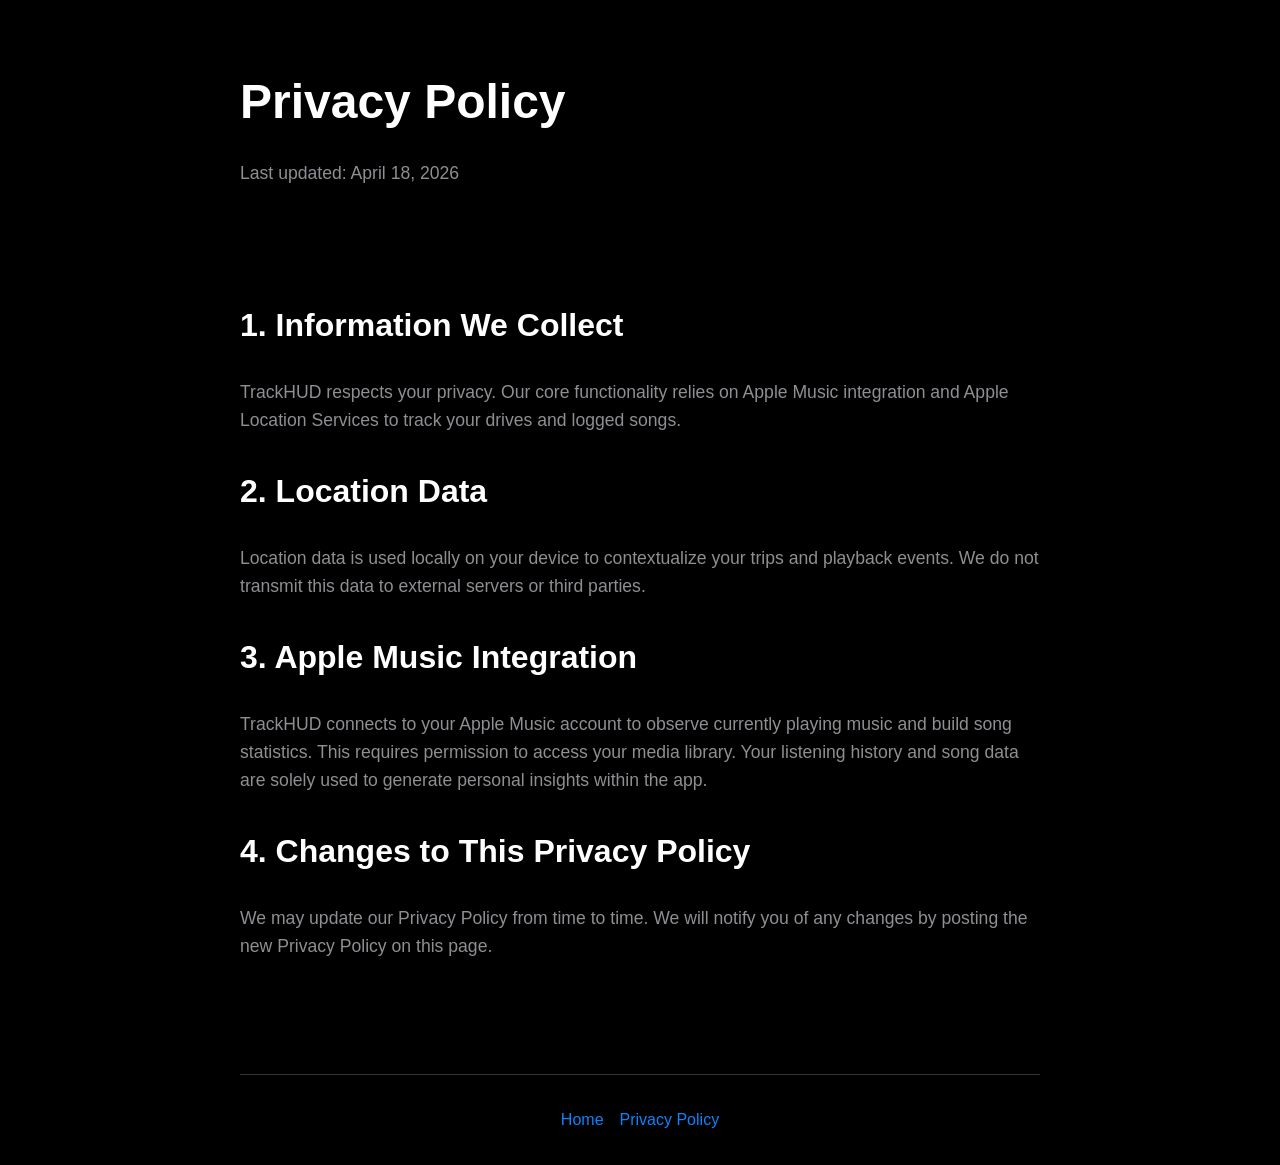
==== privacy.html @ 39982443 "Initial website commit" ====
<!DOCTYPE html>
<html lang="en">
<head>
    <meta charset="UTF-8">
    <meta name="viewport" content="width=device-width, initial-scale=1.0">
    <title>Privacy Policy - TrackHUD</title>
    <link rel="stylesheet" href="styles.css">
</head>
<body>
    <header>
        <h1>Privacy Policy</h1>
        <p>Last updated: April 18, 2026</p>
    </header>

    <main>
        <section>
            <h2>1. Information We Collect</h2>
            <p>TrackHUD respects your privacy. Our core functionality relies on Apple Music integration and Apple Location Services to track your drives and logged songs.</p>
            
            <h2>2. Location Data</h2>
            <p>Location data is used locally on your device to contextualize your trips and playback events. We do not transmit this data to external servers or third parties.</p>

            <h2>3. Apple Music Integration</h2>
            <p>TrackHUD connects to your Apple Music account to observe currently playing music and build song statistics. This requires permission to access your media library. Your listening history and song data are solely used to generate personal insights within the app.</p>

            <h2>4. Changes to This Privacy Policy</h2>
            <p>We may update our Privacy Policy from time to time. We will notify you of any changes by posting the new Privacy Policy on this page.</p>

        </section>
    </main>

    <footer>
        <nav>
            <a href="index.html">Home</a>
            <a href="privacy.html">Privacy Policy</a>
        </nav>
    </footer>
</body>
</html>
---- styles.css ----
:root {
    --accent-color: #0A84FF; /* iOS standard dark mode blue */
    --bg-color: #000000;
    --card-bg: #1C1C1E;
    --text-primary: #FFFFFF;
    --text-secondary: #8E8E93;
}

body {
    margin: 0;
    font-family: -apple-system, BlinkMacSystemFont, "Segoe UI", Roboto, Helvetica, Arial, sans-serif;
    background-color: var(--bg-color);
    color: var(--text-primary);
    line-height: 1.6;
}

header, main, footer {
    max-width: 800px;
    margin: 0 auto;
    padding: 2rem;
}

h1 { font-size: 3rem; margin-bottom: 0.5rem; }
h2 { font-size: 2rem; margin-top: 2rem; }
p { color: var(--text-secondary); font-size: 1.1rem; }

a {
    color: var(--accent-color);
    text-decoration: none;
}
a:hover { text-decoration: underline; }

.screenshots {
    display: flex;
    gap: 1rem;
    overflow-x: auto;
    padding: 1rem 0;
}

.screenshots img {
    height: 400px;
    border-radius: 12px;
    border: 1px solid #333;
}

.support-section {
    background-color: var(--card-bg);
    padding: 2rem;
    border-radius: 16px;
    text-align: center;
    margin-top: 3rem;
}

nav {
    display: flex;
    gap: 1rem;
    justify-content: center;
    margin-top: 2rem;
    padding-top: 2rem;
    border-top: 1px solid #333;
}
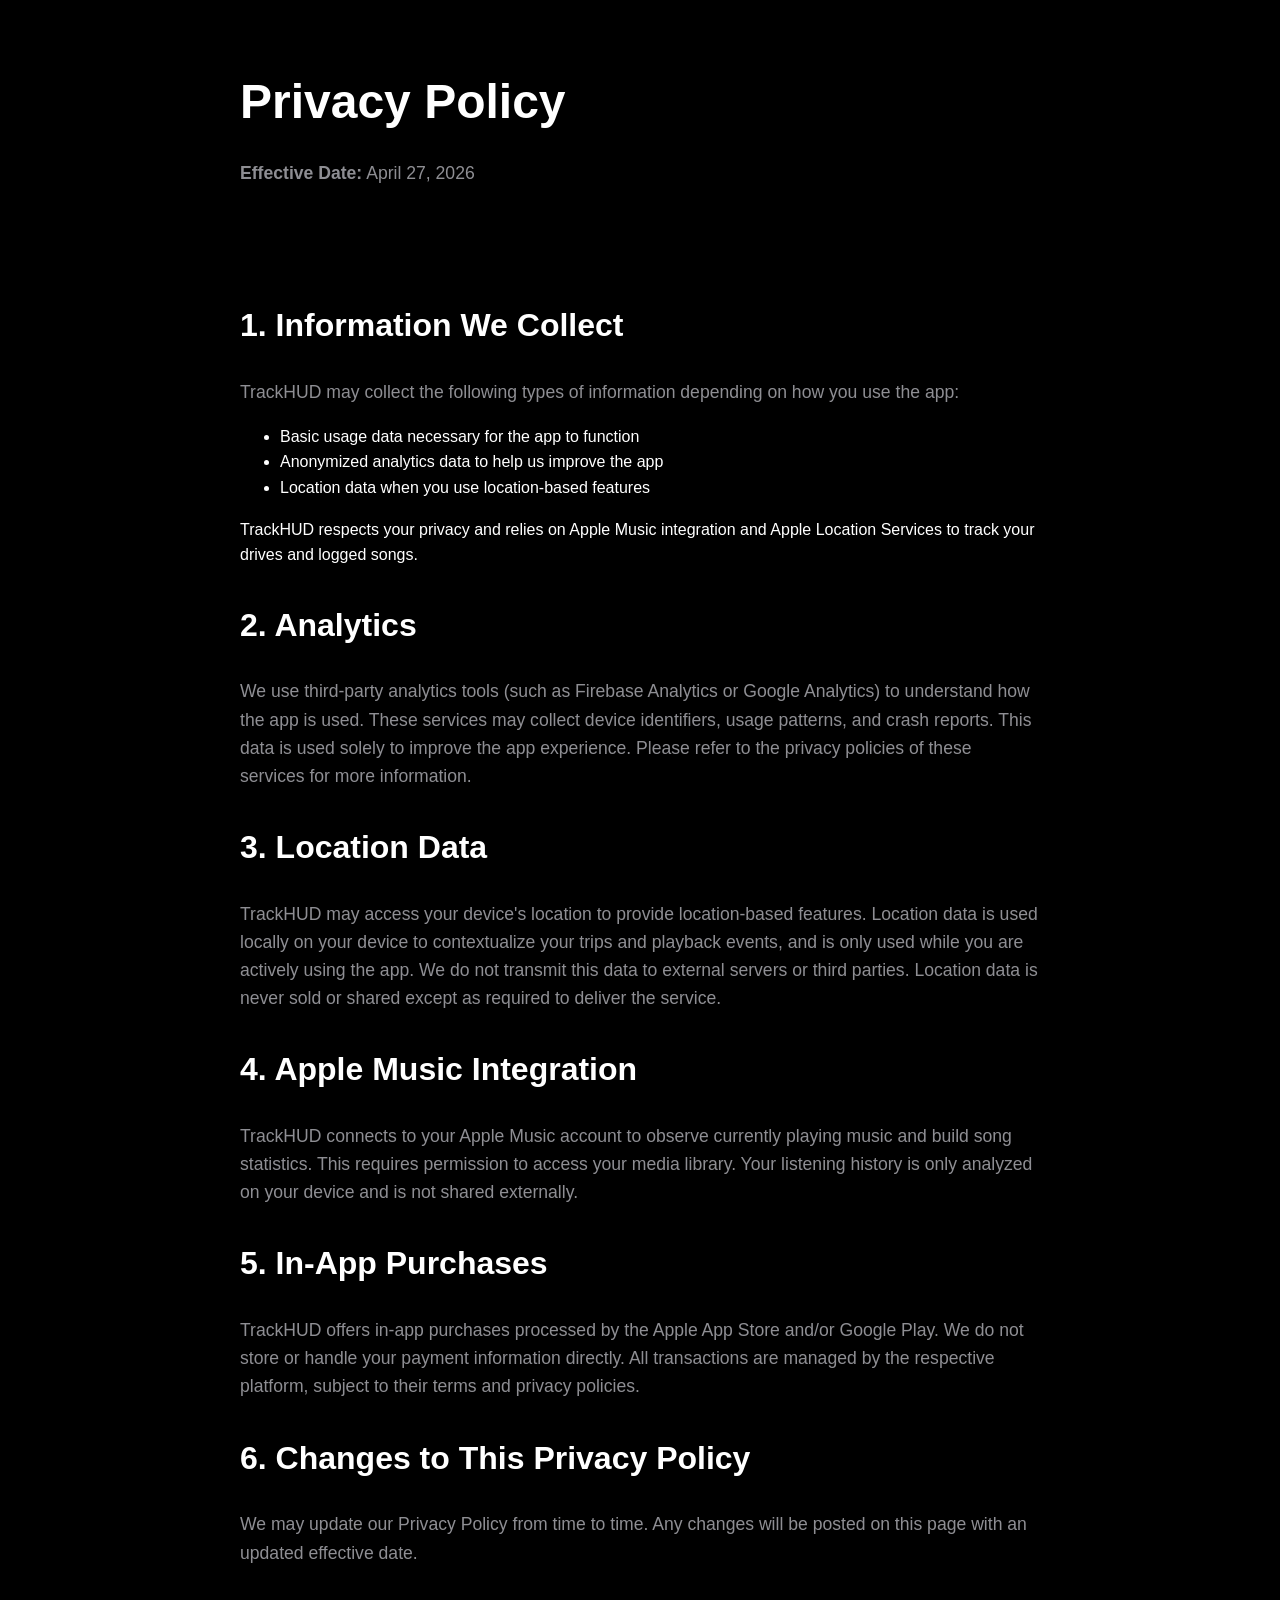
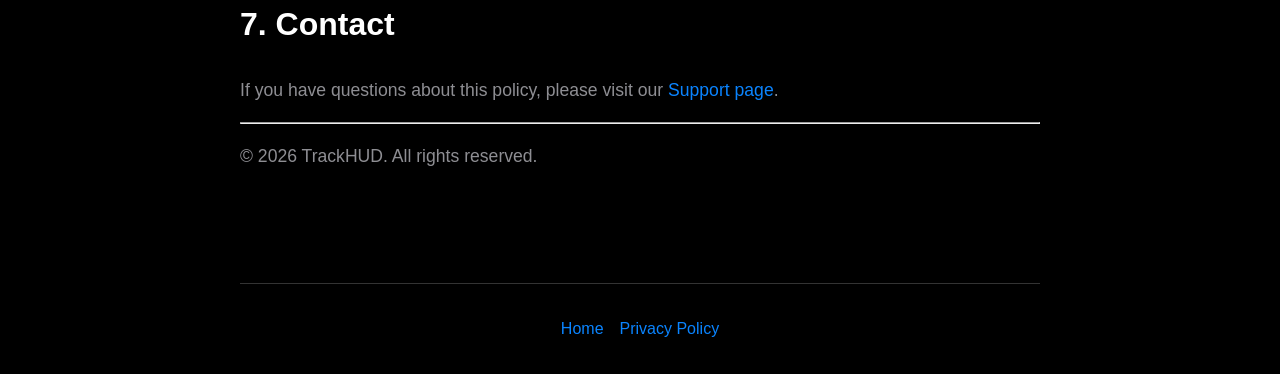
==== commit 5f431adc: "Update privacy policy: combine existing content with analytics, in-app purchase, and contact info fo" ====
--- a/privacy.html
+++ b/privacy.html
@@ -9,23 +9,56 @@
 <body>
     <header>
         <h1>Privacy Policy</h1>
-        <p>Last updated: April 18, 2026</p>
+        <p><strong>Effective Date:</strong> April 27, 2026</p>
     </header>
 
     <main>
         <section>
             <h2>1. Information We Collect</h2>
-            <p>TrackHUD respects your privacy. Our core functionality relies on Apple Music integration and Apple Location Services to track your drives and logged songs.</p>
-            
-            <h2>2. Location Data</h2>
-            <p>Location data is used locally on your device to contextualize your trips and playback events. We do not transmit this data to external servers or third parties.</p>
+            <p>
+                TrackHUD may collect the following types of information depending on how you use the app:
+                <ul>
+                    <li>Basic usage data necessary for the app to function</li>
+                    <li>Anonymized analytics data to help us improve the app</li>
+                    <li>Location data when you use location-based features</li>
+                </ul>
+                TrackHUD respects your privacy and relies on Apple Music integration and Apple Location Services to track your drives and logged songs.
+            </p>
 
-            <h2>3. Apple Music Integration</h2>
-            <p>TrackHUD connects to your Apple Music account to observe currently playing music and build song statistics. This requires permission to access your media library. Your listening history and song data are solely used to generate personal insights within the app.</p>
+            <h2>2. Analytics</h2>
+            <p>
+                We use third-party analytics tools (such as Firebase Analytics or Google Analytics) to understand how the app is used. These services may collect device identifiers, usage patterns, and crash reports. This data is used solely to improve the app experience. 
+                Please refer to the privacy policies of these services for more information.
+            </p>
 
-            <h2>4. Changes to This Privacy Policy</h2>
-            <p>We may update our Privacy Policy from time to time. We will notify you of any changes by posting the new Privacy Policy on this page.</p>
+            <h2>3. Location Data</h2>
+            <p>
+                TrackHUD may access your device's location to provide location-based features. Location data is used locally on your device to contextualize your trips and playback events, and is only used while you are actively using the app. 
+                We do not transmit this data to external servers or third parties. Location data is never sold or shared except as required to deliver the service.
+            </p>
 
+            <h2>4. Apple Music Integration</h2>
+            <p>
+                TrackHUD connects to your Apple Music account to observe currently playing music and build song statistics. This requires permission to access your media library. Your listening history is only analyzed on your device and is not shared externally.
+            </p>
+
+            <h2>5. In-App Purchases</h2>
+            <p>
+                TrackHUD offers in-app purchases processed by the Apple App Store and/or Google Play. We do not store or handle your payment information directly. All transactions are managed by the respective platform, subject to their terms and privacy policies.
+            </p>
+
+            <h2>6. Changes to This Privacy Policy</h2>
+            <p>
+                We may update our Privacy Policy from time to time. Any changes will be posted on this page with an updated effective date.
+            </p>
+
+            <h2>7. Contact</h2>
+            <p>
+                If you have questions about this policy, please visit our <a href="/trackhud/support">Support page</a>.
+            </p>
+
+            <hr>
+            <p>&copy; 2026 TrackHUD. All rights reserved.</p>
         </section>
     </main>
 
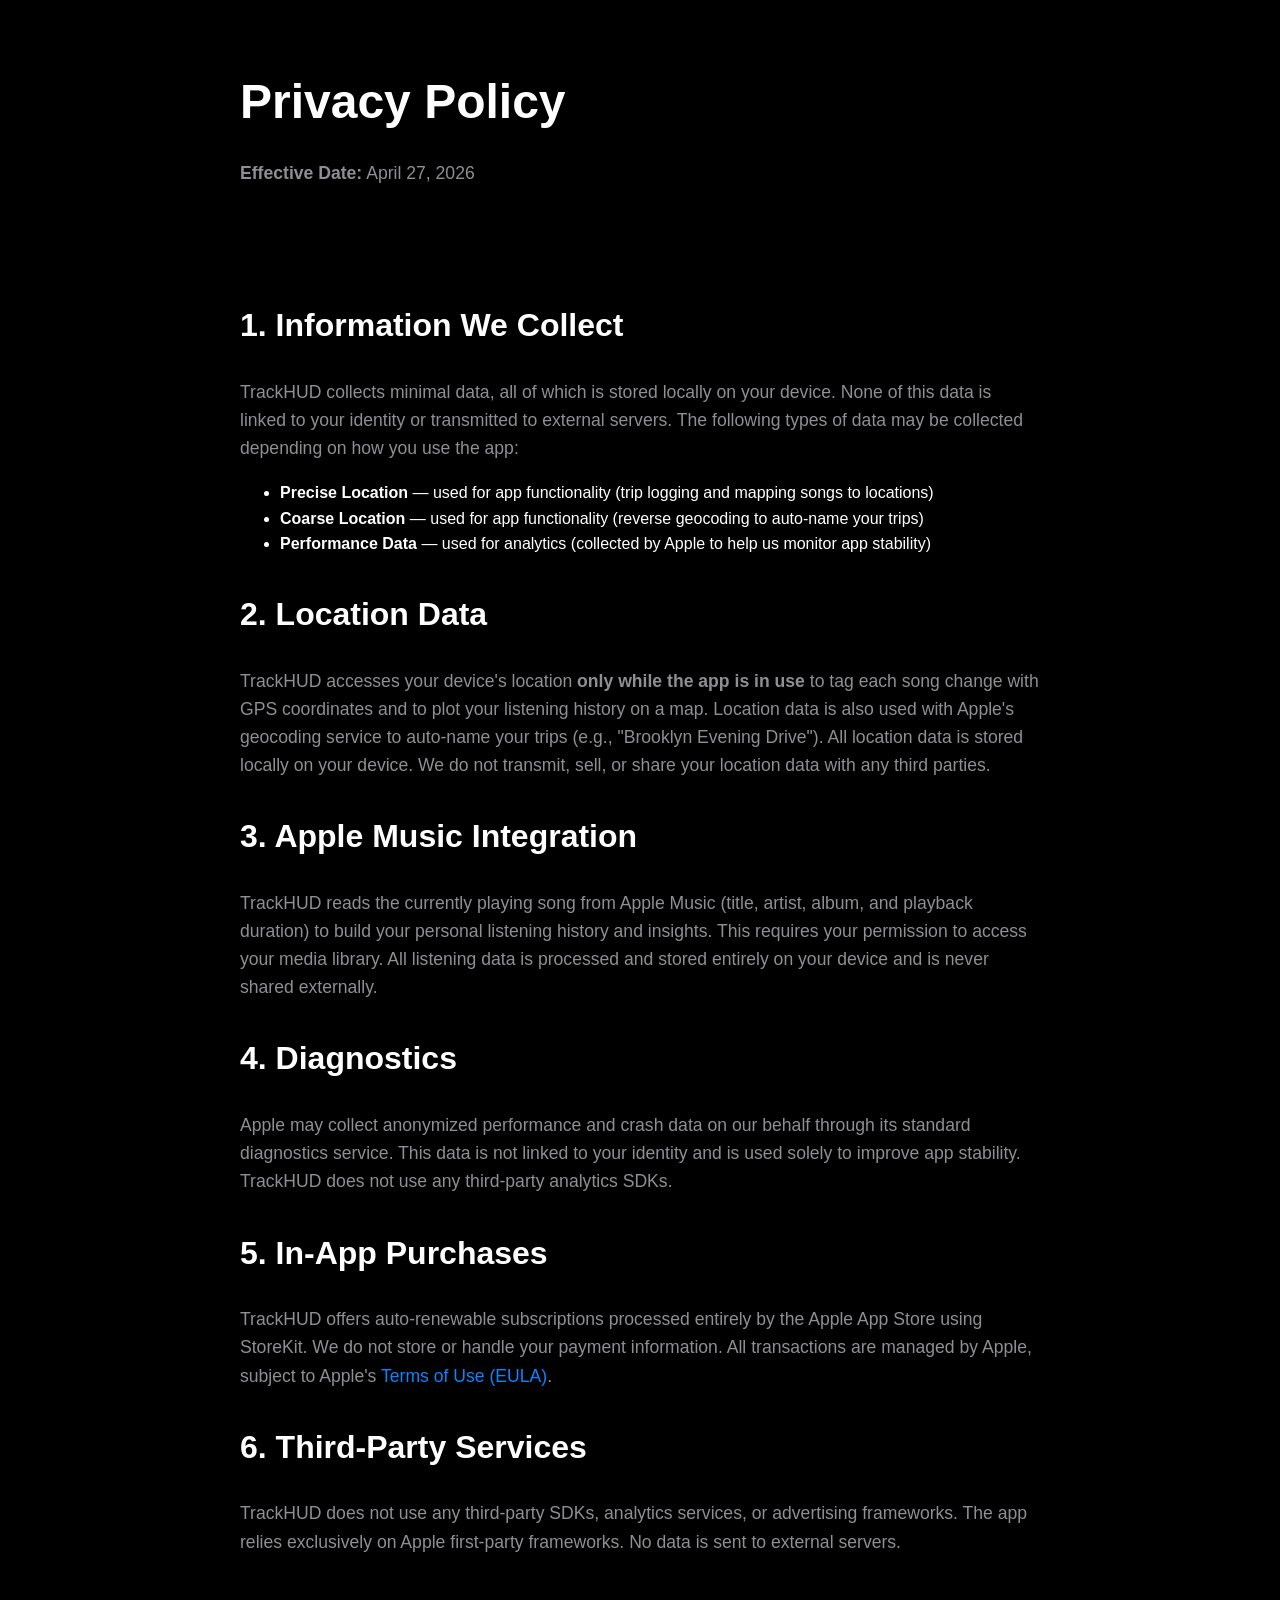
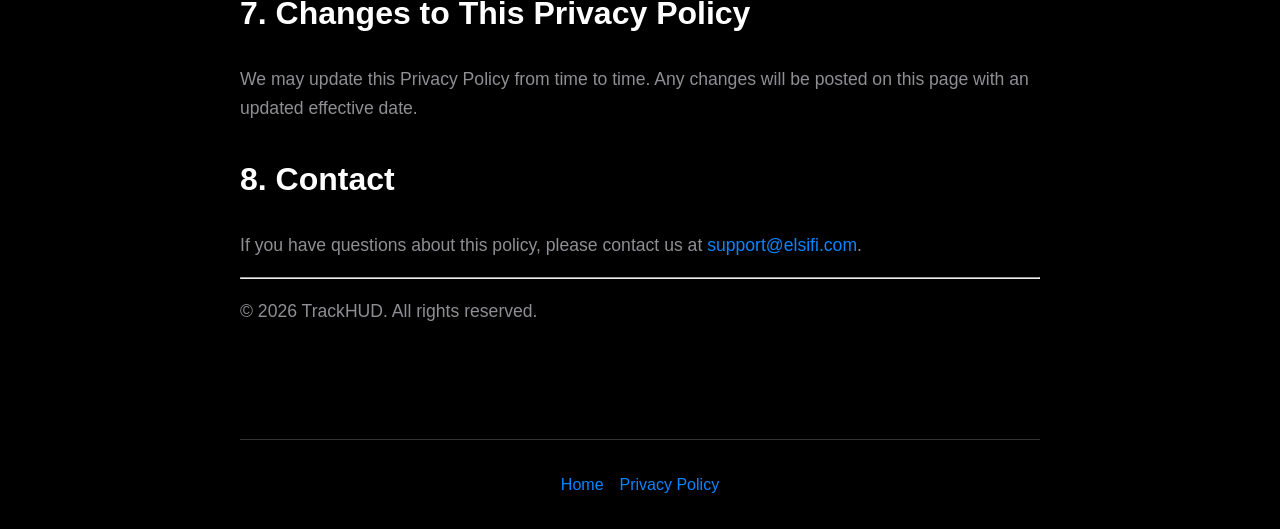
==== commit 5ff9c1d4: "- update privacy" ====
--- a/privacy.html
+++ b/privacy.html
@@ -16,45 +16,47 @@
         <section>
             <h2>1. Information We Collect</h2>
             <p>
-                TrackHUD may collect the following types of information depending on how you use the app:
-                <ul>
-                    <li>Basic usage data necessary for the app to function</li>
-                    <li>Anonymized analytics data to help us improve the app</li>
-                    <li>Location data when you use location-based features</li>
-                </ul>
-                TrackHUD respects your privacy and relies on Apple Music integration and Apple Location Services to track your drives and logged songs.
+                TrackHUD collects minimal data, all of which is stored locally on your device. None of this data is linked to your identity or transmitted to external servers. The following types of data may be collected depending on how you use the app:
+            </p>
+            <ul>
+                <li><strong>Precise Location</strong> — used for app functionality (trip logging and mapping songs to locations)</li>
+                <li><strong>Coarse Location</strong> — used for app functionality (reverse geocoding to auto-name your trips)</li>
+                <li><strong>Performance Data</strong> — used for analytics (collected by Apple to help us monitor app stability)</li>
+            </ul>
+
+            <h2>2. Location Data</h2>
+            <p>
+                TrackHUD accesses your device's location <strong>only while the app is in use</strong> to tag each song change with GPS coordinates and to plot your listening history on a map. Location data is also used with Apple's geocoding service to auto-name your trips (e.g., "Brooklyn Evening Drive"). All location data is stored locally on your device. We do not transmit, sell, or share your location data with any third parties.
             </p>
 
-            <h2>2. Analytics</h2>
+            <h2>3. Apple Music Integration</h2>
             <p>
-                We use third-party analytics tools (such as Firebase Analytics or Google Analytics) to understand how the app is used. These services may collect device identifiers, usage patterns, and crash reports. This data is used solely to improve the app experience. 
-                Please refer to the privacy policies of these services for more information.
+                TrackHUD reads the currently playing song from Apple Music (title, artist, album, and playback duration) to build your personal listening history and insights. This requires your permission to access your media library. All listening data is processed and stored entirely on your device and is never shared externally.
             </p>
 
-            <h2>3. Location Data</h2>
+            <h2>4. Diagnostics</h2>
             <p>
-                TrackHUD may access your device's location to provide location-based features. Location data is used locally on your device to contextualize your trips and playback events, and is only used while you are actively using the app. 
-                We do not transmit this data to external servers or third parties. Location data is never sold or shared except as required to deliver the service.
-            </p>
-
-            <h2>4. Apple Music Integration</h2>
-            <p>
-                TrackHUD connects to your Apple Music account to observe currently playing music and build song statistics. This requires permission to access your media library. Your listening history is only analyzed on your device and is not shared externally.
+                Apple may collect anonymized performance and crash data on our behalf through its standard diagnostics service. This data is not linked to your identity and is used solely to improve app stability. TrackHUD does not use any third-party analytics SDKs.
             </p>
 
             <h2>5. In-App Purchases</h2>
             <p>
-                TrackHUD offers in-app purchases processed by the Apple App Store and/or Google Play. We do not store or handle your payment information directly. All transactions are managed by the respective platform, subject to their terms and privacy policies.
+                TrackHUD offers auto-renewable subscriptions processed entirely by the Apple App Store using StoreKit. We do not store or handle your payment information. All transactions are managed by Apple, subject to Apple's <a href="https://www.apple.com/legal/internet-services/itunes/dev/stdeula/">Terms of Use (EULA)</a>.
             </p>
 
-            <h2>6. Changes to This Privacy Policy</h2>
+            <h2>6. Third-Party Services</h2>
             <p>
-                We may update our Privacy Policy from time to time. Any changes will be posted on this page with an updated effective date.
+                TrackHUD does not use any third-party SDKs, analytics services, or advertising frameworks. The app relies exclusively on Apple first-party frameworks. No data is sent to external servers.
             </p>
 
-            <h2>7. Contact</h2>
+            <h2>7. Changes to This Privacy Policy</h2>
             <p>
-                If you have questions about this policy, please visit our <a href="/trackhud/support">Support page</a>.
+                We may update this Privacy Policy from time to time. Any changes will be posted on this page with an updated effective date.
+            </p>
+
+            <h2>8. Contact</h2>
+            <p>
+                If you have questions about this policy, please contact us at <a href="mailto:support@elsifi.com">support@elsifi.com</a>.
             </p>
 
             <hr>
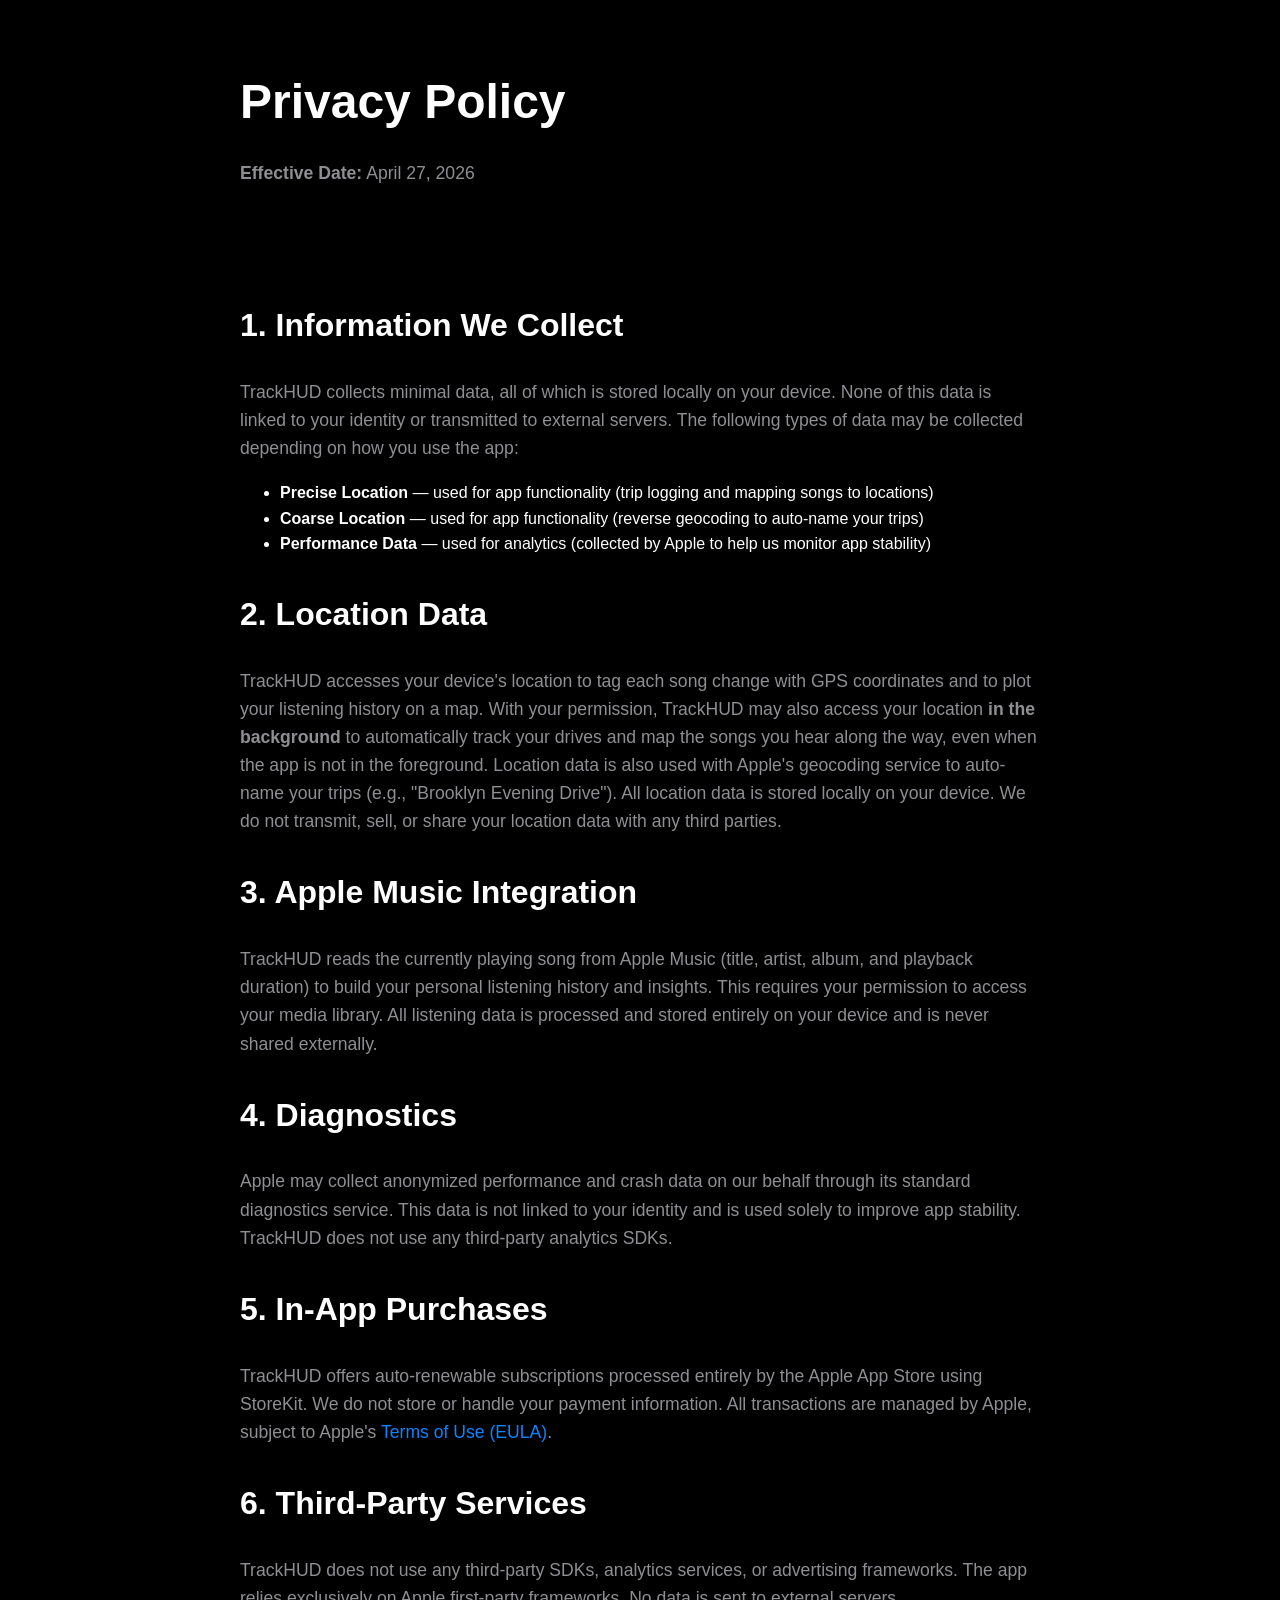
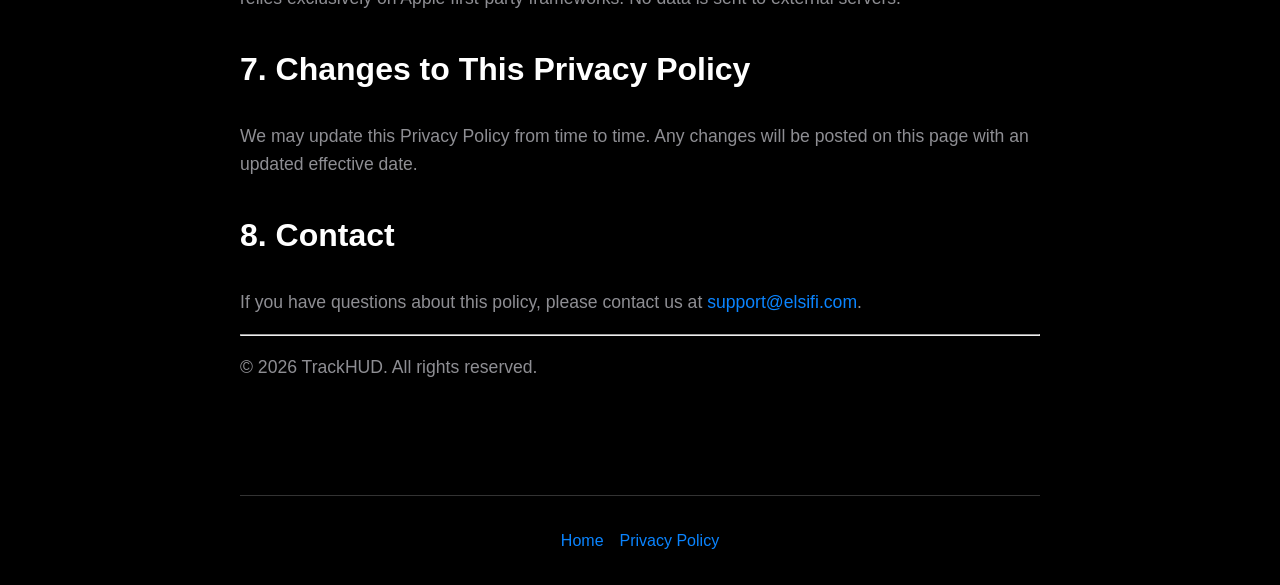
==== commit 2cb084a1: "no message" ====
--- a/privacy.html
+++ b/privacy.html
@@ -26,7 +26,7 @@
 
             <h2>2. Location Data</h2>
             <p>
-                TrackHUD accesses your device's location <strong>only while the app is in use</strong> to tag each song change with GPS coordinates and to plot your listening history on a map. Location data is also used with Apple's geocoding service to auto-name your trips (e.g., "Brooklyn Evening Drive"). All location data is stored locally on your device. We do not transmit, sell, or share your location data with any third parties.
+                TrackHUD accesses your device's location to tag each song change with GPS coordinates and to plot your listening history on a map. With your permission, TrackHUD may also access your location <strong>in the background</strong> to automatically track your drives and map the songs you hear along the way, even when the app is not in the foreground. Location data is also used with Apple's geocoding service to auto-name your trips (e.g., "Brooklyn Evening Drive"). All location data is stored locally on your device. We do not transmit, sell, or share your location data with any third parties.
             </p>
 
             <h2>3. Apple Music Integration</h2>
